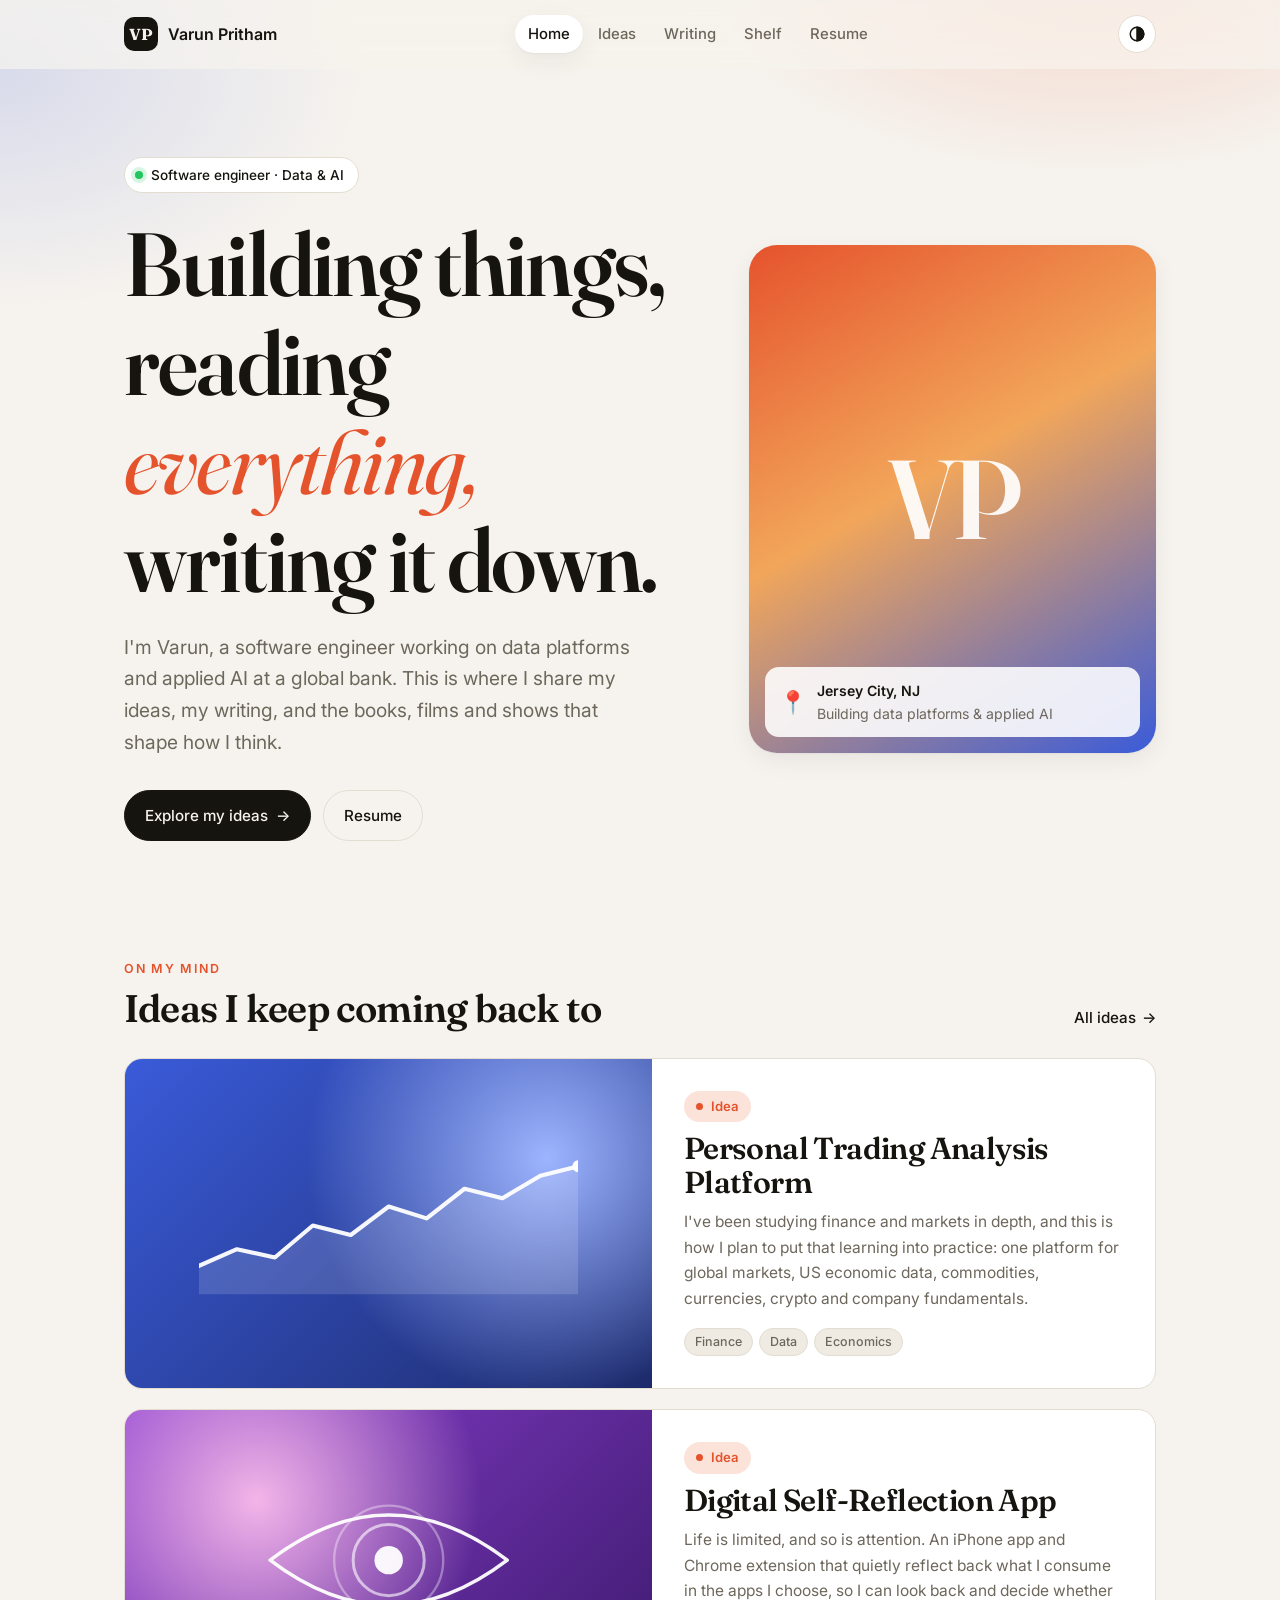
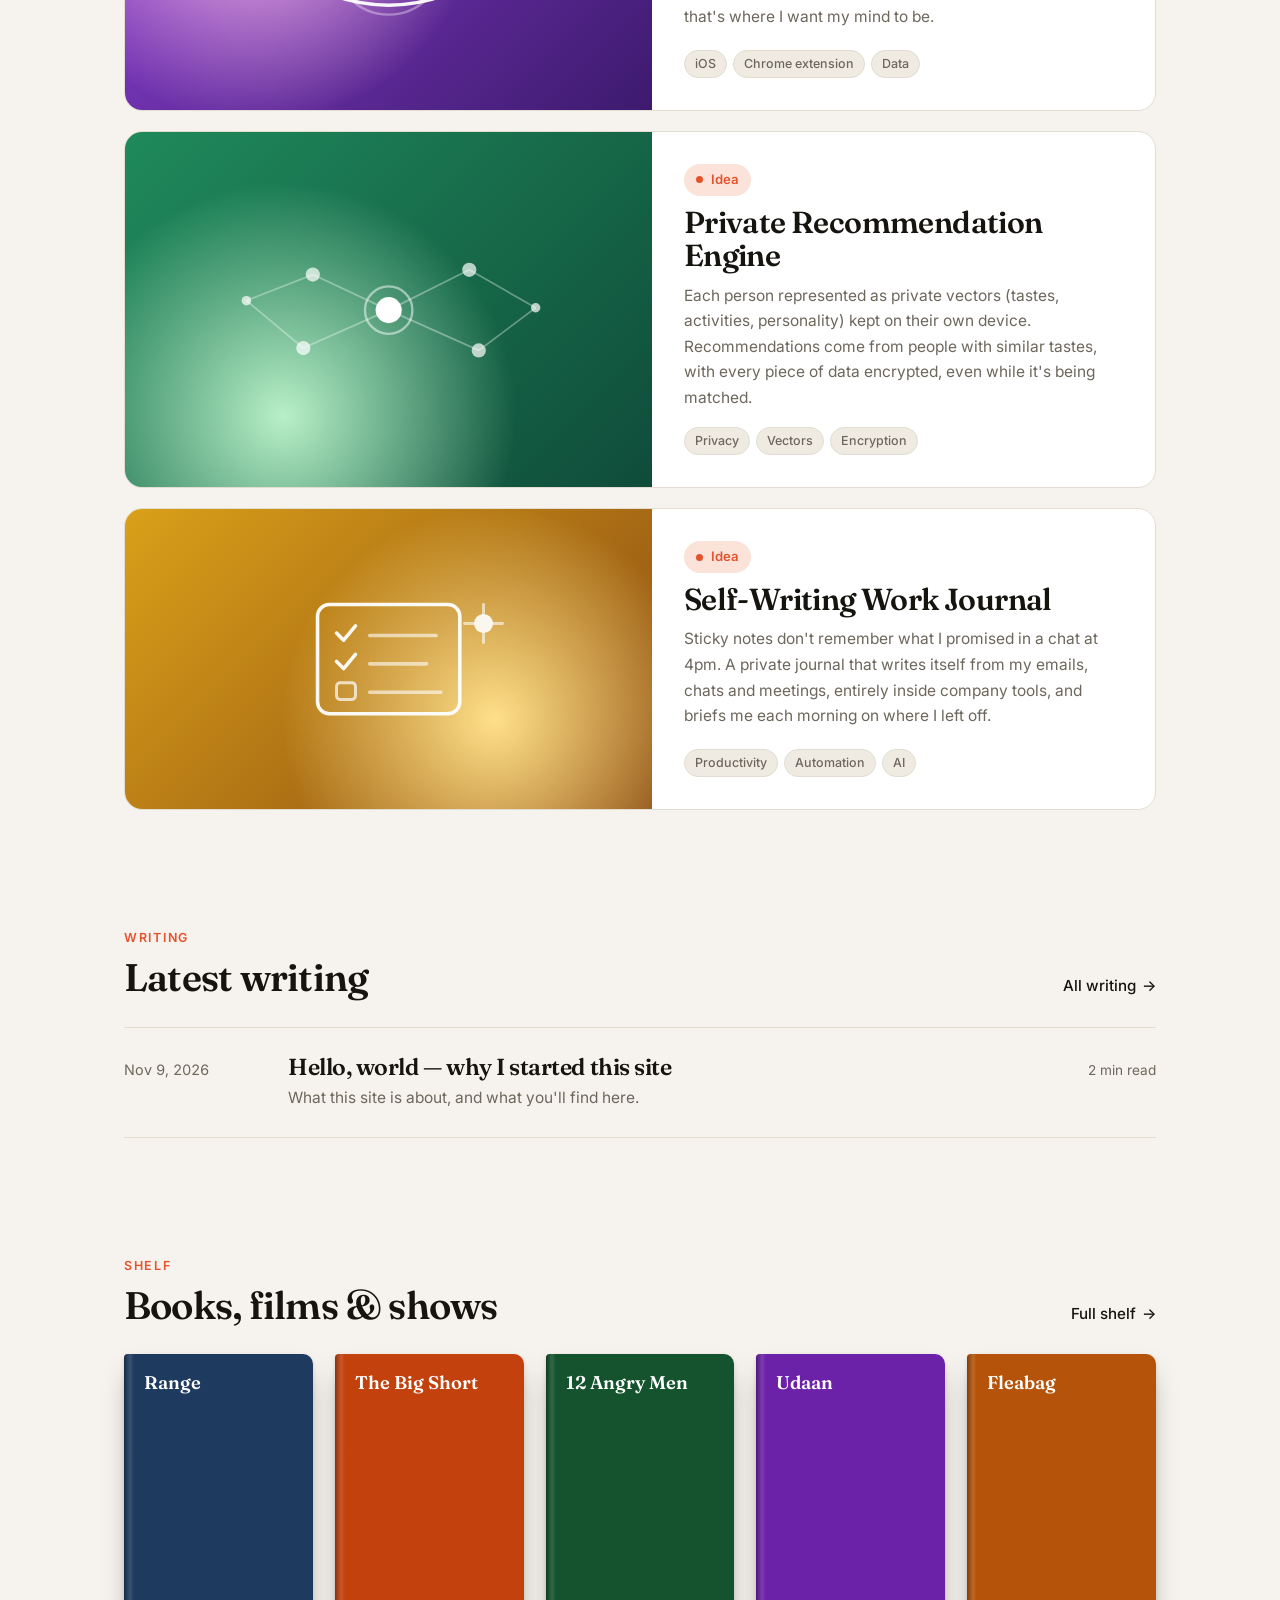
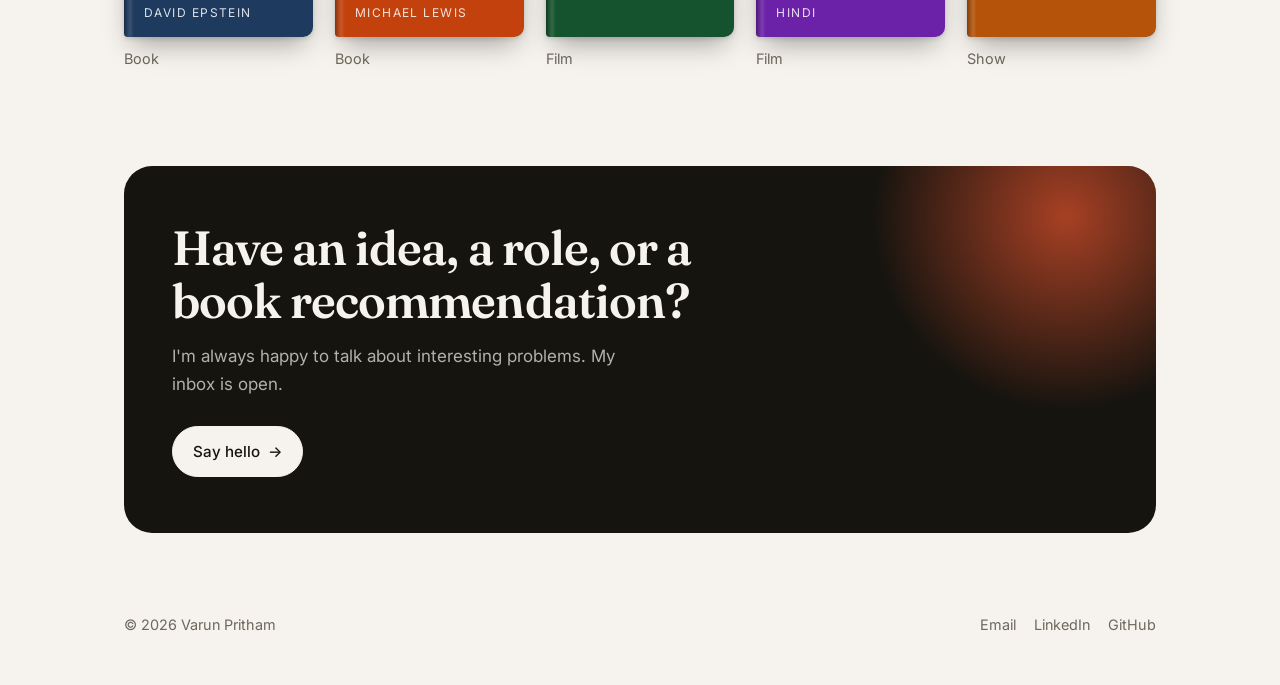
==== index.html @ 51449dd9 "Personal website: home, ideas, writing, shelf and resume Plain HTML/CSS site with dark mode, a phone" ====
<!doctype html>
<html lang="en">
<head>
  <meta charset="utf-8">
  <meta name="viewport" content="width=device-width, initial-scale=1">
  <title>Varun Pritham</title>
  <meta name="description" content="Personal website of Varun Pritham — ideas, writing, books, films and resume.">
  <script>document.documentElement.classList.add("js");try{var t=localStorage.getItem("theme");if(t)document.documentElement.setAttribute("data-theme",t)}catch(e){}</script>
  <link rel="preconnect" href="https://fonts.googleapis.com">
  <link rel="preconnect" href="https://fonts.gstatic.com" crossorigin>
  <link href="https://fonts.googleapis.com/css2?family=Fraunces:ital,opsz,wght@0,9..144,400;0,9..144,600;0,9..144,700;1,9..144,400&family=Inter:wght@400;500;600&display=swap" rel="stylesheet">
  <link rel="stylesheet" href="style.css">
  <script src="script.js" defer></script>
</head>
<body>
  <header class="site-header">
    <div class="wrap">
      <a class="logo" href="index.html"><span class="logo-mark">VP</span><span class="logo-name">Varun Pritham</span></a>
      <nav class="nav" id="nav">
        <a href="index.html" aria-current="page">Home</a>
        <a href="ideas.html">Ideas</a>
        <a href="blog.html">Writing</a>
        <a href="shelf.html">Shelf</a>
        <a href="resume.html">Resume</a>
      </nav>
      <div class="header-actions">
        <button class="icon-btn" data-theme-toggle aria-label="Toggle dark mode"><svg viewBox="0 0 24 24" fill="none" stroke="currentColor" stroke-width="2"><circle cx="12" cy="12" r="9"/><path d="M12 3a9 9 0 0 1 0 18z" fill="currentColor"/></svg></button>
        <button class="icon-btn menu-btn" data-menu-toggle aria-label="Menu" aria-controls="nav" aria-expanded="false"><svg viewBox="0 0 24 24" fill="none" stroke="currentColor" stroke-width="2" stroke-linecap="round"><path d="M4 7h16M4 12h16M4 17h16"/></svg></button>
      </div>
    </div>
  </header>

  <main>
    <!-- ================= HERO ================= -->
    <section class="wrap hero">
      <div>
        <!-- EDIT: change the status, headline and intro -->
        <span class="pill reveal"><span class="dot"></span>Software engineer · Data &amp; AI</span>
        <h1 class="reveal">Building things,<br>reading <em>everything,</em><br>writing it down.</h1>
        <p class="lead reveal">I'm Varun, a software engineer working on data platforms and applied AI at a global bank. This is where I share my ideas, my writing, and the books, films and shows that shape how I think.</p>
        <div class="actions reveal">
          <a class="btn btn-primary" href="ideas.html">Explore my ideas <span>→</span></a>
          <a class="btn btn-ghost" href="resume.html">Resume</a>
        </div>
      </div>

      <!-- EDIT: put a photo of yourself in this folder and replace the initials with:
           <img src="me.jpg" alt="Varun Pritham"> -->
      <div class="portrait reveal">
        <div class="initials">VP</div>
        <div class="badge">
          <span style="font-size:1.4rem">📍</span>
          <div><strong>Jersey City, NJ</strong><span class="muted">Building data platforms &amp; applied AI</span></div>
        </div>
      </div>
    </section>

    <!-- ================= STATS ================= -->

    <!-- ================= WORK ================= -->
    <section class="wrap section">
      <div class="section-head reveal">
        <div><span class="eyebrow">On my mind</span><h2>Ideas I keep coming back to</h2></div>
        <a class="link-arrow" href="ideas.html">All ideas <span>→</span></a>
      </div>
      <div class="projects">
        <a class="project featured reveal" href="projects/trading-analysis-platform.html">
          <div class="thumb g2">
            <svg viewBox="0 0 320 120" fill="none" aria-hidden="true">
              <path d="M0 96 L32 82 L64 89 L96 62 L128 70 L160 46 L192 56 L224 31 L256 39 L288 20 L320 12 V120 H0 Z" fill="rgba(255,255,255,.14)"/>
              <polyline points="0,96 32,82 64,89 96,62 128,70 160,46 192,56 224,31 256,39 288,20 320,12" stroke="rgba(255,255,255,.95)" stroke-width="3.5" stroke-linecap="round" stroke-linejoin="round"/>
              <circle cx="320" cy="12" r="5" fill="#fff"/>
            </svg>
          </div>
          <div class="body">
            <span class="status">Idea</span>
            <h3>Personal Trading Analysis Platform</h3>
            <p>I've been studying finance and markets in depth, and this is how I plan to put that learning into practice: one platform for global markets, US economic data, commodities, currencies, crypto and company fundamentals.</p>
            <div class="tags"><span class="tag">Finance</span><span class="tag">Data</span><span class="tag">Economics</span></div>
          </div>
        </a>
        <a class="project featured reveal" href="projects/digital-self-reflection.html">
          <div class="thumb g5">
            <svg viewBox="0 0 320 120" fill="none" aria-hidden="true">
              <circle cx="160" cy="60" r="46" stroke="rgba(255,255,255,.35)" stroke-width="2"/>
              <circle cx="160" cy="60" r="30" stroke="rgba(255,255,255,.6)" stroke-width="2.5"/>
              <circle cx="160" cy="60" r="12" fill="rgba(255,255,255,.95)"/>
              <path d="M60 60 Q110 22 160 22 T260 60 Q210 98 160 98 T60 60 Z" stroke="rgba(255,255,255,.95)" stroke-width="3" stroke-linejoin="round"/>
            </svg>
          </div>
          <div class="body">
            <span class="status">Idea</span>
            <h3>Digital Self-Reflection App</h3>
            <p>Life is limited, and so is attention. An iPhone app and Chrome extension that quietly reflect back what I consume in the apps I choose, so I can look back and decide whether that's where I want my mind to be.</p>
            <div class="tags"><span class="tag">iOS</span><span class="tag">Chrome extension</span><span class="tag">Data</span></div>
          </div>
        </a>
        <a class="project featured reveal" href="projects/private-recommendation-engine.html">
          <div class="thumb g3">
            <svg viewBox="0 0 320 120" fill="none" aria-hidden="true">
              <g stroke="rgba(255,255,255,.35)" stroke-width="1.5">
                <line x1="160" y1="60" x2="96" y2="30"/><line x1="160" y1="60" x2="228" y2="26"/>
                <line x1="160" y1="60" x2="88" y2="92"/><line x1="160" y1="60" x2="236" y2="94"/>
                <line x1="96" y1="30" x2="40" y2="52"/><line x1="228" y1="26" x2="284" y2="58"/>
                <line x1="236" y1="94" x2="284" y2="58"/><line x1="88" y1="92" x2="40" y2="52"/>
              </g>
              <g fill="rgba(255,255,255,.7)">
                <circle cx="96" cy="30" r="6"/><circle cx="228" cy="26" r="6"/><circle cx="88" cy="92" r="6"/>
                <circle cx="236" cy="94" r="6"/><circle cx="40" cy="52" r="4"/><circle cx="284" cy="58" r="4"/>
              </g>
              <circle cx="160" cy="60" r="20" stroke="rgba(255,255,255,.5)" stroke-width="2"/>
              <circle cx="160" cy="60" r="11" fill="#fff"/>
            </svg>
          </div>
          <div class="body">
            <span class="status">Idea</span>
            <h3>Private Recommendation Engine</h3>
            <p>Each person represented as private vectors (tastes, activities, personality) kept on their own device. Recommendations come from people with similar tastes, with every piece of data encrypted, even while it's being matched.</p>
            <div class="tags"><span class="tag">Privacy</span><span class="tag">Vectors</span><span class="tag">Encryption</span></div>
          </div>
        </a>
        <a class="project featured reveal" href="projects/self-writing-work-journal.html">
          <div class="thumb g4">
            <svg viewBox="0 0 320 120" fill="none" aria-hidden="true">
              <rect x="100" y="14" width="120" height="92" rx="10" stroke="rgba(255,255,255,.95)" stroke-width="3"/>
              <g stroke="rgba(255,255,255,.95)" stroke-width="3" stroke-linecap="round" stroke-linejoin="round">
                <path d="M116 38 l6 6 l10 -12"/><path d="M116 62 l6 6 l10 -12"/>
              </g>
              <rect x="116" y="80" width="16" height="14" rx="3" stroke="rgba(255,255,255,.7)" stroke-width="2.5"/>
              <g stroke="rgba(255,255,255,.6)" stroke-width="3" stroke-linecap="round">
                <line x1="144" y1="40" x2="200" y2="40"/><line x1="144" y1="64" x2="192" y2="64"/><line x1="144" y1="88" x2="204" y2="88"/>
              </g>
              <circle cx="240" cy="30" r="8" fill="rgba(255,255,255,.9)"/>
              <path d="M232 30 h-8 M248 30 h8 M240 22 v-8 M240 38 v8" stroke="rgba(255,255,255,.6)" stroke-width="2.5" stroke-linecap="round"/>
            </svg>
          </div>
          <div class="body">
            <span class="status">Idea</span>
            <h3>Self-Writing Work Journal</h3>
            <p>Sticky notes don't remember what I promised in a chat at 4pm. A private journal that writes itself from my emails, chats and meetings, entirely inside company tools, and briefs me each morning on where I left off.</p>
            <div class="tags"><span class="tag">Productivity</span><span class="tag">Automation</span><span class="tag">AI</span></div>
          </div>
        </a>
      </div>
    </section>

    <!-- ================= WRITING ================= -->
    <section class="wrap section">
      <div class="section-head reveal">
        <div><span class="eyebrow">Writing</span><h2>Latest writing</h2></div>
        <a class="link-arrow" href="blog.html">All writing <span>→</span></a>
      </div>
      <div class="posts">
        <a class="post-row reveal" href="blog/hello-world.html">
          <span class="date">Nov 9, 2026</span>
          <div><h3>Hello, world — why I started this site</h3><p>What this site is about, and what you'll find here.</p></div>
          <span class="read">2 min read</span>
        </a>
      </div>
    </section>

    <!-- ================= READING ================= -->
    <section class="wrap section">
      <div class="section-head reveal">
        <div><span class="eyebrow">Shelf</span><h2>Books, films &amp; shows</h2></div>
        <a class="link-arrow" href="shelf.html">Full shelf <span>→</span></a>
      </div>
      <div class="shelf">
        <a class="book reveal" href="shelf.html#books"><div class="cover"><span class="t">Range</span><span class="a">David Epstein</span></div><div class="note">Book</div></a>
        <a class="book reveal" href="shelf.html#books"><div class="cover"><span class="t">The Big Short</span><span class="a">Michael Lewis</span></div><div class="note">Book</div></a>
        <a class="book reveal" href="shelf.html#films"><div class="cover"><span class="t">12 Angry Men</span><span class="a"></span></div><div class="note">Film</div></a>
        <a class="book reveal" href="shelf.html#films"><div class="cover"><span class="t">Udaan</span><span class="a">Hindi</span></div><div class="note">Film</div></a>
        <a class="book reveal" href="shelf.html#shows"><div class="cover"><span class="t">Fleabag</span><span class="a"></span></div><div class="note">Show</div></a>
      </div>
    </section>

    <!-- ================= CTA ================= -->
    <section class="wrap">
      <div class="cta reveal">
        <h2>Have an idea, a role, or a book recommendation?</h2>
        <p>I'm always happy to talk about interesting problems. My inbox is open.</p>
        <a class="btn btn-primary" href="mailto:kcs.varun@gmail.com">Say hello <span>→</span></a>
      </div>
    </section>
  </main>

  <footer class="site-footer">
    <div class="wrap">
      <span>© 2026 Varun Pritham</span>
      <!-- EDIT: your email and profile links -->
      <span><a href="mailto:kcs.varun@gmail.com">Email</a><a href="https://www.linkedin.com/in/varun-pritham">LinkedIn</a><a href="https://github.com/VarunPritham">GitHub</a></span>
    </div>
  </footer>
</body>
</html>
---- style.css ----
/* ============================================================
   Colors — light is default, dark follows the system or the toggle
   ============================================================ */
:root {
  --bg: #f6f3ee;
  --bg-2: #efebe3;
  --surface: #ffffff;
  --text: #16140f;
  --muted: #6d675c;
  --border: #e3ddd1;
  --accent: #e5532d;
  --accent-2: #3a5bd9;
  --accent-soft: #fbe3da;
  --shadow: 0 1px 2px rgba(22, 20, 15, .04), 0 8px 24px rgba(22, 20, 15, .06);
  --max: 1080px;
  --radius: 18px;
  color-scheme: light;
}
@media (prefers-color-scheme: dark) {
  :root:not([data-theme="light"]) {
    --bg: #0f0f11;
    --bg-2: #17171a;
    --surface: #18181c;
    --text: #f1eee8;
    --muted: #9b968c;
    --border: #2a2a2f;
    --accent: #ff7a52;
    --accent-2: #7d97ff;
    --accent-soft: #2c1b15;
    --shadow: 0 1px 2px rgba(0, 0, 0, .3), 0 8px 24px rgba(0, 0, 0, .35);
    color-scheme: dark;
  }
}
:root[data-theme="dark"] {
  --bg: #0f0f11;
  --bg-2: #17171a;
  --surface: #18181c;
  --text: #f1eee8;
  --muted: #9b968c;
  --border: #2a2a2f;
  --accent: #ff7a52;
  --accent-2: #7d97ff;
  --accent-soft: #2c1b15;
  --shadow: 0 1px 2px rgba(0, 0, 0, .3), 0 8px 24px rgba(0, 0, 0, .35);
  color-scheme: dark;
}

/* ============================================================
   Base
   ============================================================ */
* { box-sizing: border-box; }
html { -webkit-text-size-adjust: 100%; scroll-behavior: smooth; }
body {
  margin: 0;
  background: var(--bg);
  color: var(--text);
  font-family: "Inter", -apple-system, BlinkMacSystemFont, "Segoe UI", Roboto, sans-serif;
  font-size: 17px;
  line-height: 1.65;
  overflow-x: hidden;
}
a { color: inherit; }
img { max-width: 100%; height: auto; display: block; }
h1, h2, h3 { font-family: "Fraunces", Georgia, serif; font-weight: 600; line-height: 1.1; letter-spacing: -0.02em; margin: 0; }
p { margin: 0; }
.muted { color: var(--muted); }
.serif { font-family: "Fraunces", Georgia, serif; }
.wrap { max-width: var(--max); margin: 0 auto; padding: 0 24px; }
@media (max-width: 560px) { .wrap { padding: 0 16px; } }

::selection { background: var(--accent); color: #fff; }

/* Soft colored glow behind the top of every page */
body::before {
  content: ""; position: absolute; inset: 0 0 auto 0; height: 720px; z-index: -1; pointer-events: none;
  background:
    radial-gradient(600px 360px at 85% -10%, color-mix(in srgb, var(--accent) 22%, transparent), transparent 70%),
    radial-gradient(520px 340px at 0% 10%, color-mix(in srgb, var(--accent-2) 16%, transparent), transparent 70%);
}

/* ============================================================
   Header
   ============================================================ */
.site-header {
  position: sticky; top: 0; z-index: 50;
  background: color-mix(in srgb, var(--bg) 75%, transparent);
  backdrop-filter: blur(14px) saturate(160%);
  -webkit-backdrop-filter: blur(14px) saturate(160%);
  border-bottom: 1px solid transparent;
  transition: border-color .2s;
}
.site-header.scrolled { border-bottom-color: var(--border); }
.site-header .wrap { display: flex; align-items: center; justify-content: space-between; gap: 16px; height: 68px; }

.logo { display: flex; align-items: center; gap: 10px; text-decoration: none; font-weight: 600; }
.logo-mark {
  width: 34px; height: 34px; border-radius: 10px; display: grid; place-items: center;
  background: var(--text); color: var(--bg);
  font-family: "Fraunces", Georgia, serif; font-size: 1rem; font-weight: 700;
}
.logo-name { font-size: 1rem; }

.nav { display: flex; align-items: center; gap: 2px; }
.nav a {
  text-decoration: none; color: var(--muted); font-size: .93rem; font-weight: 500;
  padding: 7px 13px; border-radius: 999px; transition: color .15s, background .15s;
}
.nav a:hover { color: var(--text); background: var(--bg-2); }
.nav a[aria-current="page"] { color: var(--text); background: var(--surface); box-shadow: var(--shadow); }

.icon-btn {
  width: 38px; height: 38px; border-radius: 999px; border: 1px solid var(--border);
  background: var(--surface); color: var(--text); display: grid; place-items: center; cursor: pointer;
  flex-shrink: 0;
}
.icon-btn:hover { border-color: var(--text); }
.icon-btn svg { width: 18px; height: 18px; }
.header-actions { display: flex; gap: 8px; align-items: center; }
.menu-btn { display: none; }

@media (max-width: 760px) {
  .menu-btn { display: grid; }
  .nav {
    position: absolute; top: 68px; left: 16px; right: 16px; flex-direction: column; align-items: stretch;
    background: var(--surface); border: 1px solid var(--border); border-radius: var(--radius);
    padding: 8px; box-shadow: var(--shadow);
    opacity: 0; transform: translateY(-8px); pointer-events: none; transition: opacity .2s, transform .2s;
  }
  .nav.open { opacity: 1; transform: none; pointer-events: auto; }
  .nav a { padding: 12px 14px; font-size: 1rem; }
  .nav a[aria-current="page"] { box-shadow: none; background: var(--bg-2); }
}

/* ============================================================
   Buttons, pills, tags
   ============================================================ */
.btn {
  display: inline-flex; align-items: center; gap: 8px; text-decoration: none; font-weight: 500; font-size: .95rem;
  padding: 12px 20px; border-radius: 999px; border: 1px solid var(--text);
  transition: transform .15s, background .15s, color .15s;
}
.btn:hover { transform: translateY(-2px); }
.btn-primary { background: var(--text); color: var(--bg); }
.btn-ghost { background: transparent; color: var(--text); border-color: var(--border); }
.btn-ghost:hover { border-color: var(--text); }

.pill {
  display: inline-flex; align-items: center; gap: 8px; font-size: .85rem; font-weight: 500;
  padding: 6px 14px 6px 10px; border-radius: 999px; background: var(--surface); border: 1px solid var(--border);
}
.pill .dot { width: 8px; height: 8px; border-radius: 50%; background: #22c55e; box-shadow: 0 0 0 4px rgba(34, 197, 94, .18); }

.tag {
  display: inline-block; font-size: .78rem; font-weight: 500; padding: 3px 10px; border-radius: 999px;
  background: var(--bg-2); color: var(--muted); border: 1px solid var(--border);
}
.tags { display: flex; gap: 6px; flex-wrap: wrap; }

.eyebrow {
  font-size: .78rem; font-weight: 600; text-transform: uppercase; letter-spacing: .14em; color: var(--accent);
}

/* ============================================================
   Page heads & sections
   ============================================================ */
main { padding-bottom: 40px; }
.page-head { padding-block: 72px 40px; }
.page-head h1 { font-size: clamp(2.6rem, 6vw, 4.2rem); margin: 12px 0 16px; }
.page-head p { font-size: 1.15rem; color: var(--muted); max-width: 620px; }

.section { padding-block: 56px; }
.section-head { display: flex; justify-content: space-between; align-items: end; gap: 16px; margin-bottom: 28px; flex-wrap: wrap; }
.section-head h2 { font-size: clamp(1.8rem, 3.5vw, 2.4rem); margin-top: 6px; }
.link-arrow { text-decoration: none; font-weight: 500; font-size: .95rem; display: inline-flex; gap: 6px; align-items: center; }
.link-arrow span { transition: transform .15s; }
.link-arrow:hover span { transform: translateX(4px); }

/* ============================================================
   Home hero
   ============================================================ */
.hero { padding-block: 88px 56px; display: grid; grid-template-columns: 1.4fr 1fr; gap: 56px; align-items: center; }
.hero h1 { font-size: clamp(3rem, 7.5vw, 5.6rem); margin: 22px 0 22px; font-weight: 600; }
.hero h1 em { font-style: italic; font-weight: 400; color: var(--accent); }
.hero .lead { font-size: 1.2rem; color: var(--muted); max-width: 520px; }
.hero .actions { display: flex; gap: 12px; flex-wrap: wrap; margin-top: 32px; }

.portrait {
  position: relative; aspect-ratio: 4 / 5; border-radius: 28px; overflow: hidden;
  background: linear-gradient(150deg, var(--accent) 0%, #f2a65a 45%, var(--accent-2) 100%);
  box-shadow: var(--shadow);
}
/* Replace the initials by putting <img src="me.jpg" alt="..."> inside .portrait */
.portrait img { width: 100%; height: 100%; object-fit: cover; }
.portrait .initials {
  position: absolute; inset: 0; display: grid; place-items: center;
  font-family: "Fraunces", Georgia, serif; font-size: 7rem; font-weight: 600; color: rgba(255, 255, 255, .92);
  letter-spacing: -0.04em;
}
.portrait .badge {
  position: absolute; left: 16px; bottom: 16px; right: 16px;
  background: color-mix(in srgb, var(--surface) 88%, transparent); backdrop-filter: blur(10px);
  border-radius: 14px; padding: 12px 14px; font-size: .88rem; display: flex; gap: 10px; align-items: center;
}
.portrait .badge strong { display: block; font-weight: 600; }

@media (max-width: 860px) {
  .hero { grid-template-columns: 1fr; padding-block-start: 48px; gap: 36px; }
  .portrait { max-width: 360px; aspect-ratio: 1 / 1; }
}

/* Stats strip */
.stats { display: grid; grid-template-columns: repeat(4, 1fr); border: 1px solid var(--border); border-radius: var(--radius); background: var(--surface); }
.stat { padding: 22px 24px; border-right: 1px solid var(--border); }
.stat:last-child { border-right: 0; }
.stat .num { font-family: "Fraunces", Georgia, serif; font-size: 2.2rem; font-weight: 600; line-height: 1; }
.stat .label { color: var(--muted); font-size: .9rem; margin-top: 6px; }
@media (max-width: 760px) {
  .stats { grid-template-columns: 1fr 1fr; }
  .stat:nth-child(2) { border-right: 0; }
  .stat:nth-child(-n+2) { border-bottom: 1px solid var(--border); }
}

/* ============================================================
   Project cards
   ============================================================ */
.projects { display: grid; grid-template-columns: repeat(2, 1fr); gap: 20px; }
.project {
  display: flex; flex-direction: column; text-decoration: none;
  background: var(--surface); border: 1px solid var(--border); border-radius: var(--radius); overflow: hidden;
  transition: transform .25s, box-shadow .25s, border-color .25s;
}
.project:hover { transform: translateY(-4px); box-shadow: var(--shadow); border-color: color-mix(in srgb, var(--text) 20%, var(--border)); }
.project .thumb {
  aspect-ratio: 16 / 10; position: relative; overflow: hidden; display: grid; place-items: center;
}
.project .thumb img { width: 100%; height: 100%; object-fit: cover; }
.project .thumb .mark {
  font-family: "Fraunces", Georgia, serif; font-size: 3.4rem; font-weight: 600; color: rgba(255, 255, 255, .95);
  transition: transform .4s;
}
.project:hover .thumb .mark { transform: scale(1.08) rotate(-3deg); }
.project .body { padding: 22px 24px 24px; display: flex; flex-direction: column; gap: 10px; flex: 1; }
.project h3 { font-size: 1.4rem; }
.project p { color: var(--muted); font-size: .97rem; }
.project .tags { margin-top: auto; padding-top: 6px; }
.project.featured { grid-column: span 2; flex-direction: row; }
.project.featured .thumb { flex: 1.2; aspect-ratio: auto; min-height: 300px; }
.project.featured .body { flex: 1; padding: 32px; justify-content: center; }
.project.featured h3 { font-size: 1.9rem; }

/* Thumbnail backgrounds — swap for real screenshots any time */
.g1 { background: radial-gradient(circle at 20% 20%, #ffb37a, transparent 50%), linear-gradient(135deg, #e5532d, #a52a5a); }
.g2 { background: radial-gradient(circle at 80% 30%, #9db4ff, transparent 50%), linear-gradient(135deg, #3a5bd9, #1d2b6b); }
.g3 { background: radial-gradient(circle at 30% 80%, #b8f0c8, transparent 50%), linear-gradient(135deg, #1f8a5b, #0f4c3a); }
.g4 { background: radial-gradient(circle at 70% 70%, #ffe08a, transparent 50%), linear-gradient(135deg, #d9a019, #8a4b12); }
.g5 { background: radial-gradient(circle at 25% 30%, #f3b5e8, transparent 50%), linear-gradient(135deg, #8b3fd1, #3d1a6e); }

@media (max-width: 760px) {
  .projects { grid-template-columns: 1fr; }
  .project.featured { grid-column: auto; flex-direction: column; }
  .project.featured .thumb { min-height: 0; aspect-ratio: 16 / 10; }
  .project.featured .body { padding: 22px 24px 24px; }
}

/* ============================================================
   Blog list
   ============================================================ */
.posts { border-top: 1px solid var(--border); }
.post-row {
  display: grid; grid-template-columns: 140px 1fr auto; gap: 24px; align-items: baseline;
  padding: 26px 0; border-bottom: 1px solid var(--border); text-decoration: none;
  transition: padding .2s;
}
.post-row:hover { padding-left: 10px; }
.post-row:hover h3 { color: var(--accent); }
.post-row .date { color: var(--muted); font-size: .9rem; font-variant-numeric: tabular-nums; }
.post-row h3 { font-size: 1.45rem; transition: color .15s; }
.post-row p { color: var(--muted); margin-top: 6px; font-size: .97rem; }
.post-row .read { color: var(--muted); font-size: .85rem; white-space: nowrap; }
@media (max-width: 640px) {
  .post-row { grid-template-columns: 1fr; gap: 4px; }
  .post-row .read { display: none; }
}

/* ============================================================
   Books
   ============================================================ */
.shelf { display: grid; grid-template-columns: repeat(auto-fill, minmax(160px, 1fr)); gap: 28px 22px; }
.book { text-decoration: none; }
.cover {
  aspect-ratio: 2 / 3; border-radius: 4px 10px 10px 4px; position: relative; overflow: hidden;
  padding: 18px 14px 14px 20px; display: flex; flex-direction: column; justify-content: space-between;
  color: #fff; box-shadow: 0 2px 4px rgba(0,0,0,.12), 0 14px 28px -8px rgba(0,0,0,.35);
  transition: transform .3s;
}
/* Spine shading */
.cover::before {
  content: ""; position: absolute; left: 0; top: 0; bottom: 0; width: 10px;
  background: linear-gradient(90deg, rgba(0,0,0,.28), rgba(255,255,255,.12) 60%, transparent);
}
.cover img { position: absolute; inset: 0; width: 100%; height: 100%; object-fit: cover; }
.book:hover .cover { transform: translateY(-6px) rotate(-1.5deg); }
.cover .t { font-family: "Fraunces", Georgia, serif; font-size: 1.15rem; font-weight: 600; line-height: 1.15; }
.cover .a { font-size: .75rem; text-transform: uppercase; letter-spacing: .12em; opacity: .85; }
.book .note { margin-top: 12px; font-size: .9rem; color: var(--muted); line-height: 1.45; }
.book .stars { color: var(--accent); font-size: .85rem; letter-spacing: .1em; margin-top: 4px; }

.c1 { background: #1e3a5f; } .c2 { background: #c2410c; } .c3 { background: #14532d; }
.c4 { background: #6b21a8; } .c5 { background: #b45309; } .c6 { background: #18181b; }
.c7 { background: #9f1239; } .c8 { background: #0e7490; }

.now-reading {
  display: grid; grid-template-columns: 180px 1fr; gap: 36px; align-items: center;
  background: var(--surface); border: 1px solid var(--border); border-radius: var(--radius); padding: 28px;
}
.now-reading h3 { font-size: 1.8rem; margin: 8px 0 4px; }
.progress { height: 6px; border-radius: 999px; background: var(--bg-2); margin: 18px 0 8px; overflow: hidden; max-width: 360px; }
.progress span { display: block; height: 100%; background: var(--accent); border-radius: inherit; }
@media (max-width: 560px) {
  .now-reading { grid-template-columns: 1fr; }
  .now-reading .book { max-width: 160px; }
}

/* ============================================================
   Resume
   ============================================================ */
.resume-grid { display: grid; grid-template-columns: 220px 1fr; gap: 48px; }
.resume-grid aside { position: sticky; top: 100px; align-self: start; }
.resume-grid aside h4 { font-size: .78rem; text-transform: uppercase; letter-spacing: .14em; color: var(--muted); margin: 0 0 10px; }
.resume-grid aside ul { list-style: none; padding: 0; margin: 0 0 28px; }
.resume-grid aside li { padding: 3px 0; }
.resume-grid aside a { text-decoration: none; color: var(--muted); }
.resume-grid aside a:hover { color: var(--text); }

.timeline { position: relative; padding-left: 28px; }
.timeline::before { content: ""; position: absolute; left: 5px; top: 8px; bottom: 8px; width: 2px; background: var(--border); }
.job { position: relative; padding-bottom: 36px; }
.job::before {
  content: ""; position: absolute; left: -28px; top: 7px; width: 12px; height: 12px; border-radius: 50%;
  background: var(--bg); border: 2px solid var(--accent);
}
.job.current::before { background: var(--accent); box-shadow: 0 0 0 5px var(--accent-soft); }
.job .when { font-size: .85rem; color: var(--muted); font-variant-numeric: tabular-nums; }
.job h3 { font-size: 1.35rem; margin: 4px 0 2px; }
.job .org { color: var(--accent); font-weight: 500; }
.job ul { margin: 12px 0 0; padding-left: 18px; color: var(--muted); }
.job li { margin: 4px 0; }

.resume-block { margin-bottom: 48px; }
.resume-block > h2 { font-size: 1.7rem; margin-bottom: 24px; }
.skill-groups { display: grid; grid-template-columns: repeat(auto-fill, minmax(220px, 1fr)); gap: 16px; }
.skill-group { background: var(--surface); border: 1px solid var(--border); border-radius: 14px; padding: 18px 20px; }
.skill-group h4 { margin: 0 0 12px; font-size: .95rem; }
@media (max-width: 760px) {
  .resume-grid { grid-template-columns: 1fr; gap: 24px; }
  .resume-grid aside { position: static; }
}

/* ============================================================
   Article
   ============================================================ */
.article { max-width: 700px; margin: 0 auto; padding: 72px 0 32px; }
.article .meta { display: flex; gap: 12px; align-items: center; color: var(--muted); font-size: .92rem; flex-wrap: wrap; }
.article h1 { font-size: clamp(2.4rem, 6vw, 3.8rem); margin: 18px 0 20px; }
.article .dek { font-size: 1.25rem; color: var(--muted); margin-bottom: 40px; }
.article .content { font-size: 1.12rem; line-height: 1.8; }
.article .content p { margin: 0 0 1.4rem; }
.article .content h2 { font-size: 1.7rem; margin: 2.6rem 0 1rem; }
.article .content a { color: var(--accent); text-underline-offset: 3px; }
.article .content blockquote {
  margin: 2.2rem 0; padding: 4px 0 4px 24px; border-left: 3px solid var(--accent);
  font-family: "Fraunces", Georgia, serif; font-size: 1.5rem; line-height: 1.4; font-style: italic;
}
.article .content > p:first-of-type::first-letter {
  float: left; font-family: "Fraunces", Georgia, serif; font-size: 4.2rem; line-height: .9;
  padding: 6px 10px 0 0; color: var(--accent); font-weight: 600;
}

/* ============================================================
   CTA + footer
   ============================================================ */
.cta {
  margin: 40px 0 0; padding: 56px 48px; border-radius: 28px; position: relative; overflow: hidden;
  background: var(--text); color: var(--bg);
}
.cta::after {
  content: ""; position: absolute; width: 420px; height: 420px; right: -120px; top: -160px; border-radius: 50%;
  background: radial-gradient(circle, var(--accent), transparent 65%); opacity: .7;
}
.cta > * { position: relative; z-index: 1; }
.cta h2 { font-size: clamp(2rem, 4.5vw, 3rem); max-width: 560px; }
.cta p { opacity: .7; margin: 14px 0 28px; max-width: 480px; }
.cta .btn-primary { background: var(--bg); color: var(--text); border-color: var(--bg); }
@media (max-width: 560px) { .cta { padding: 40px 24px; } }

.site-footer { padding: 40px 0 48px; color: var(--muted); font-size: .9rem; }
.site-footer .wrap { display: flex; justify-content: space-between; gap: 16px; flex-wrap: wrap; }
.site-footer a { text-decoration: none; margin-left: 18px; }
.site-footer a:first-child { margin-left: 0; }
.site-footer a:hover { color: var(--text); }

/* ============================================================
   Scroll reveal
   ============================================================ */
.js .reveal { opacity: 0; transform: translateY(18px); transition: opacity .7s ease, transform .7s ease; }
.js .reveal.in { opacity: 1; transform: none; }
@media (prefers-reduced-motion: reduce) {
  .js .reveal { opacity: 1; transform: none; transition: none; }
  * { scroll-behavior: auto !important; }
}

/* ============================================================
   Project detail page
   ============================================================ */
.status {
  display: inline-flex; align-items: center; gap: 8px; font-size: .82rem; font-weight: 600;
  padding: 5px 12px; border-radius: 999px; background: var(--accent-soft); color: var(--accent);
}
.status::before { content: ""; width: 7px; height: 7px; border-radius: 50%; background: currentColor; }

.project-page { max-width: 880px; }
.project-page .page-head { padding-block-end: 24px; }
.project-hero {
  border-radius: 24px; overflow: hidden; aspect-ratio: 21 / 8; display: grid; place-items: center; margin-bottom: 8px;
}
.project-hero svg, .project .thumb svg { width: 72%; height: auto; }
@media (max-width: 560px) { .project-hero { aspect-ratio: 16 / 9; } }

.prose { font-size: 1.08rem; line-height: 1.75; max-width: 700px; }
.prose p + p { margin-top: 1rem; }

.phases { display: grid; gap: 14px; counter-reset: phase; }
.phase {
  display: grid; grid-template-columns: 56px 1fr auto; gap: 18px; align-items: start;
  background: var(--surface); border: 1px solid var(--border); border-radius: var(--radius); padding: 22px 24px;
}
.phase::before {
  counter-increment: phase; content: counter(phase);
  width: 44px; height: 44px; border-radius: 12px; display: grid; place-items: center;
  font-family: "Fraunces", Georgia, serif; font-size: 1.3rem; font-weight: 600;
  background: var(--bg-2); border: 1px solid var(--border);
}
.phase h3 { font-size: 1.25rem; margin-bottom: 4px; }
.phase p { color: var(--muted); font-size: .97rem; }
.phase .tag { white-space: nowrap; }
@media (max-width: 560px) {
  .phase { grid-template-columns: 44px 1fr; }
  .phase .tag { grid-column: 2; justify-self: start; }
}

.data-grid { display: grid; grid-template-columns: repeat(auto-fill, minmax(250px, 1fr)); gap: 16px; }
.data-card { background: var(--surface); border: 1px solid var(--border); border-radius: var(--radius); padding: 22px 22px 20px; }
.data-card .icon {
  width: 38px; height: 38px; border-radius: 10px; display: grid; place-items: center; margin-bottom: 14px;
  background: var(--accent-soft); color: var(--accent); font-size: 1.1rem;
}
.data-card h3 { font-size: 1.15rem; margin-bottom: 8px; }
.data-card ul { list-style: none; margin: 0 0 14px; padding: 0; color: var(--muted); font-size: .93rem; }
.data-card li { padding: 3px 0; }
.data-card li::before { content: "– "; color: var(--border); }
.data-card .src { font-size: .82rem; color: var(--muted); border-top: 1px solid var(--border); padding-top: 10px; }
.data-card .src strong { color: var(--text); font-weight: 600; }

.note-box {
  border: 1px dashed var(--border); border-radius: var(--radius); padding: 22px 24px; color: var(--muted);
}
.project .status { align-self: flex-start; }

/* How-it-works steps */
.flow { display: grid; grid-template-columns: repeat(5, 1fr); gap: 12px; counter-reset: step; }
.flow-step {
  position: relative; background: var(--surface); border: 1px solid var(--border); border-radius: var(--radius);
  padding: 20px 18px; font-size: .95rem;
}
.flow-step::before {
  counter-increment: step; content: counter(step);
  display: grid; place-items: center; width: 30px; height: 30px; border-radius: 50%; margin-bottom: 12px;
  background: var(--accent); color: #fff; font-weight: 600; font-size: .85rem;
}
.flow-step strong { display: block; font-family: "Fraunces", Georgia, serif; font-size: 1.05rem; font-weight: 600; margin-bottom: 4px; }
.flow-step span { color: var(--muted); font-size: .9rem; line-height: 1.5; }
@media (max-width: 860px) { .flow { grid-template-columns: 1fr 1fr; } }
@media (max-width: 480px) { .flow { grid-template-columns: 1fr; } }
.data-grid.cols-2 { grid-template-columns: repeat(2, 1fr); }
@media (max-width: 640px) { .data-grid.cols-2 { grid-template-columns: 1fr; } }

/* Illustrative example callout */
.callout {
  background: var(--surface); border: 1px solid var(--border); border-left: 4px solid var(--accent);
  border-radius: 14px; padding: 22px 24px; max-width: 700px;
}
.callout .label { font-size: .78rem; text-transform: uppercase; letter-spacing: .12em; color: var(--muted); margin-bottom: 10px; }
.callout p { font-family: "Fraunces", Georgia, serif; font-size: 1.15rem; line-height: 1.5; }
.callout ul { list-style: none; padding: 0; margin: 14px 0 0; display: grid; gap: 8px; }
.callout li { display: flex; justify-content: space-between; gap: 16px; font-size: .95rem; padding-bottom: 8px; border-bottom: 1px solid var(--border); }
.callout li:last-child { border-bottom: 0; padding-bottom: 0; }
.callout li span:last-child { color: var(--muted); white-space: nowrap; }
.data-grid.cols-3 { grid-template-columns: repeat(3, 1fr); }
@media (max-width: 860px) { .data-grid.cols-3 { grid-template-columns: 1fr 1fr; } }
@media (max-width: 560px) { .data-grid.cols-3 { grid-template-columns: 1fr; } }
.stats.stats-3 { grid-template-columns: repeat(3, 1fr); }
@media (max-width: 760px) {
  .stats.stats-3 { grid-template-columns: 1fr; }
  .stats.stats-3 .stat { border-right: 0; border-bottom: 1px solid var(--border); }
  .stats.stats-3 .stat:last-child { border-bottom: 0; }
}

/* Shelf page: covers cycle through colors automatically */
.shelf > :nth-child(8n+1) .cover { background: #1e3a5f; }
.shelf > :nth-child(8n+2) .cover { background: #c2410c; }
.shelf > :nth-child(8n+3) .cover { background: #14532d; }
.shelf > :nth-child(8n+4) .cover { background: #6b21a8; }
.shelf > :nth-child(8n+5) .cover { background: #b45309; }
.shelf > :nth-child(8n+6) .cover { background: #18181b; }
.shelf > :nth-child(8n+7) .cover { background: #9f1239; }
.shelf > :nth-child(8n+8) .cover { background: #0e7490; }
.shelf.compact { grid-template-columns: repeat(auto-fill, minmax(132px, 1fr)); gap: 22px 18px; }
.shelf.compact .cover .t { font-size: 1rem; }
.shelf-nav { display: flex; gap: 8px; flex-wrap: wrap; margin-top: 24px; }
.shelf-nav a {
  text-decoration: none; font-size: .9rem; font-weight: 500; padding: 7px 14px; border-radius: 999px;
  background: var(--surface); border: 1px solid var(--border);
}
.shelf-nav a:hover { border-color: var(--text); }
.shelf-nav a span { color: var(--muted); margin-left: 4px; }
.shelf-section { scroll-margin-top: 90px; }
/* Films and shows look like posters, not books */
.shelf.compact .cover { border-radius: 8px; padding: 16px 14px 14px; }
.shelf.compact .cover::before { display: none; }
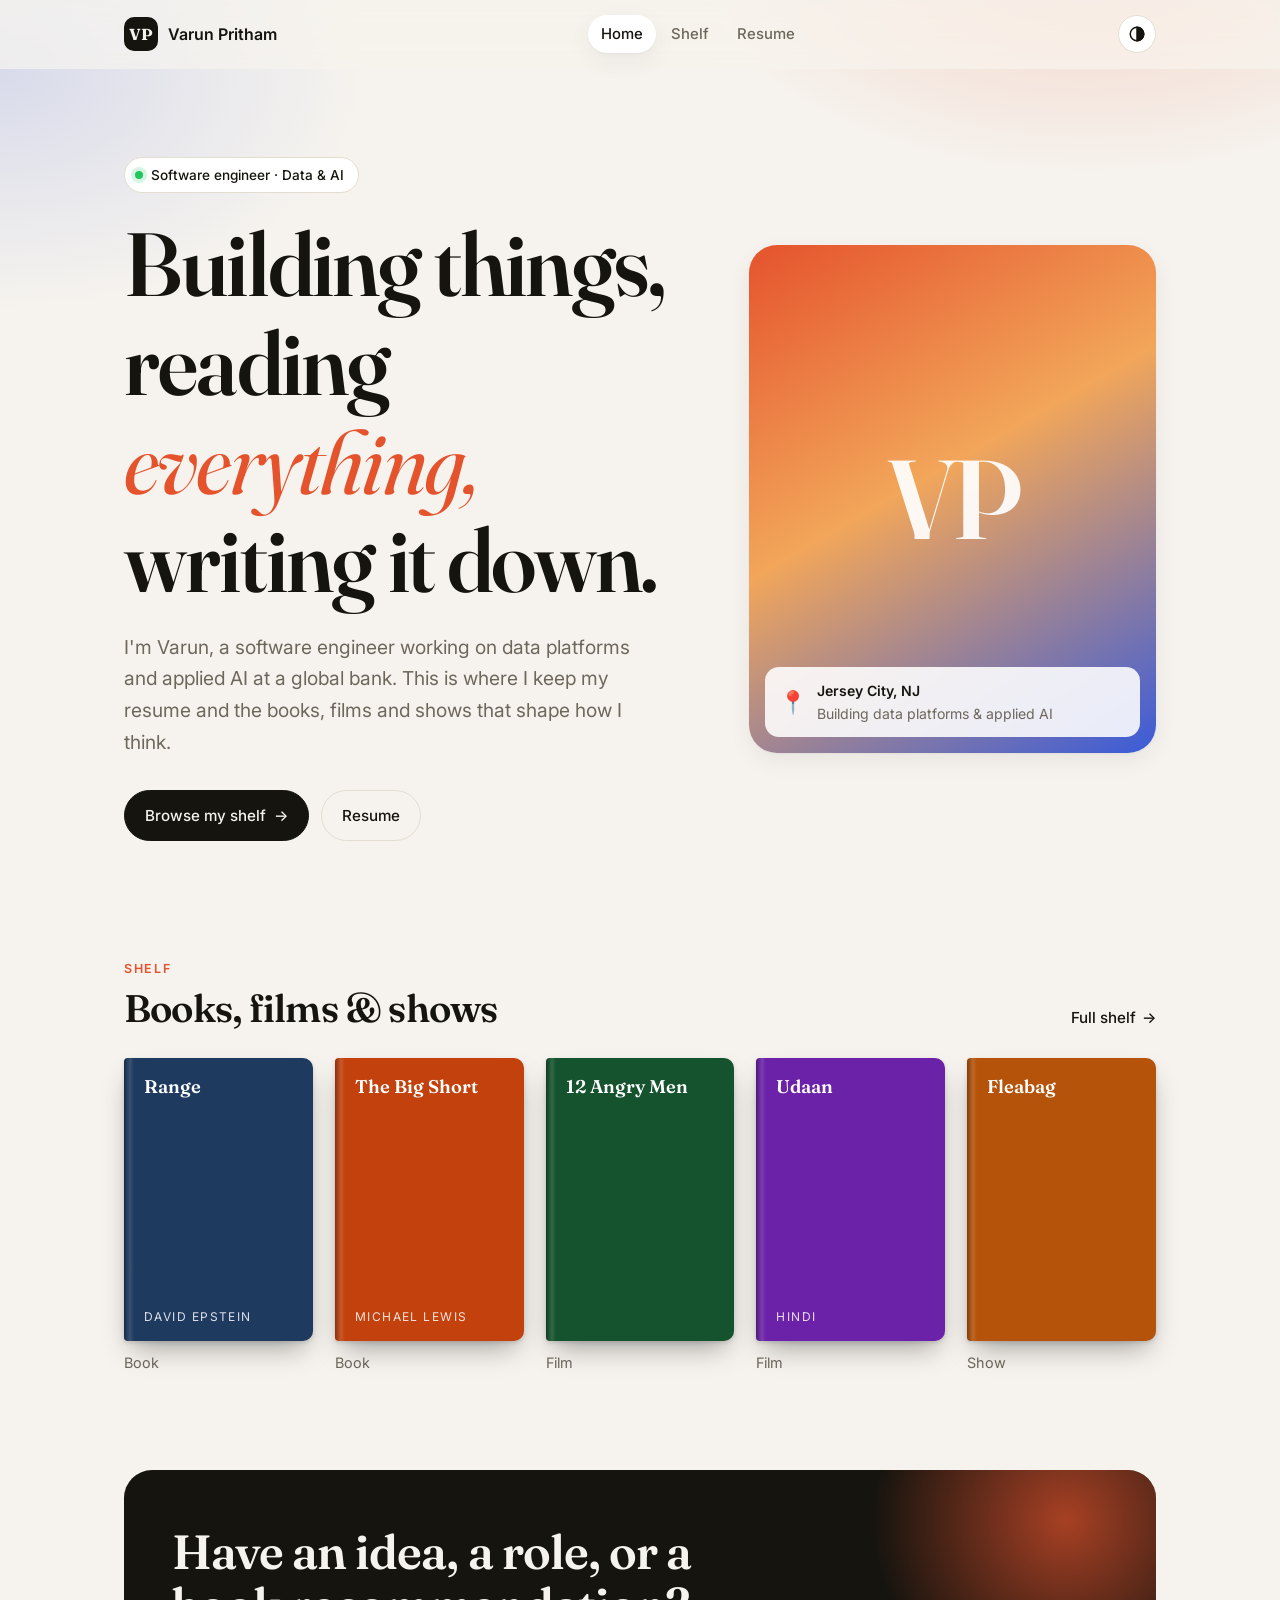
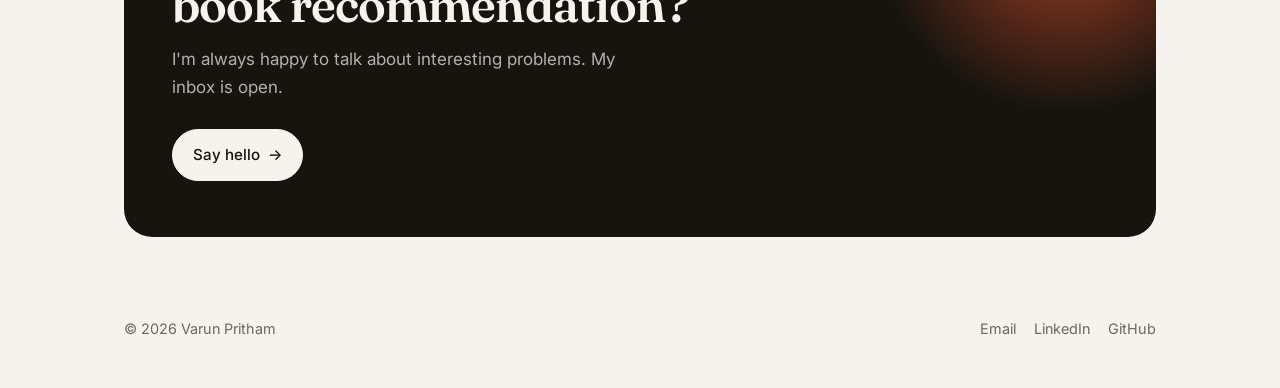
==== commit b0023c20: "Hide Ideas and Writing sections (kept in place, noindexed) Co-Authored-By: Claude Opus 5.5 <noreply@" ====
--- a/index.html
+++ b/index.html
@@ -18,8 +18,8 @@
       <a class="logo" href="index.html"><span class="logo-mark">VP</span><span class="logo-name">Varun Pritham</span></a>
       <nav class="nav" id="nav">
         <a href="index.html" aria-current="page">Home</a>
-        <a href="ideas.html">Ideas</a>
-        <a href="blog.html">Writing</a>
+        <a href="ideas.html" hidden>Ideas</a>
+        <a href="blog.html" hidden>Writing</a>
         <a href="shelf.html">Shelf</a>
         <a href="resume.html">Resume</a>
       </nav>
@@ -37,9 +37,9 @@
         <!-- EDIT: change the status, headline and intro -->
         <span class="pill reveal"><span class="dot"></span>Software engineer · Data &amp; AI</span>
         <h1 class="reveal">Building things,<br>reading <em>everything,</em><br>writing it down.</h1>
-        <p class="lead reveal">I'm Varun, a software engineer working on data platforms and applied AI at a global bank. This is where I share my ideas, my writing, and the books, films and shows that shape how I think.</p>
+        <p class="lead reveal">I'm Varun, a software engineer working on data platforms and applied AI at a global bank. This is where I keep my resume and the books, films and shows that shape how I think.</p>
         <div class="actions reveal">
-          <a class="btn btn-primary" href="ideas.html">Explore my ideas <span>→</span></a>
+          <a class="btn btn-primary" href="shelf.html">Browse my shelf <span>→</span></a>
           <a class="btn btn-ghost" href="resume.html">Resume</a>
         </div>
       </div>
@@ -57,8 +57,8 @@
 
     <!-- ================= STATS ================= -->
 
-    <!-- ================= WORK ================= -->
-    <section class="wrap section">
+    <!-- ================= WORK (hidden: remove "hidden" to show) ================= -->
+    <section class="wrap section" hidden>
       <div class="section-head reveal">
         <div><span class="eyebrow">On my mind</span><h2>Ideas I keep coming back to</h2></div>
         <a class="link-arrow" href="ideas.html">All ideas <span>→</span></a>
@@ -144,8 +144,8 @@
       </div>
     </section>
 
-    <!-- ================= WRITING ================= -->
-    <section class="wrap section">
+    <!-- ================= WRITING (hidden: remove "hidden" to show) ================= -->
+    <section class="wrap section" hidden>
       <div class="section-head reveal">
         <div><span class="eyebrow">Writing</span><h2>Latest writing</h2></div>
         <a class="link-arrow" href="blog.html">All writing <span>→</span></a>
--- a/style.css
+++ b/style.css
@@ -527,3 +527,6 @@
 /* Films and shows look like posters, not books */
 .shelf.compact .cover { border-radius: 8px; padding: 16px 14px 14px; }
 .shelf.compact .cover::before { display: none; }
+
+/* Hidden sections and links stay in the HTML; remove the hidden attribute to show them again */
+[hidden] { display: none !important; }
